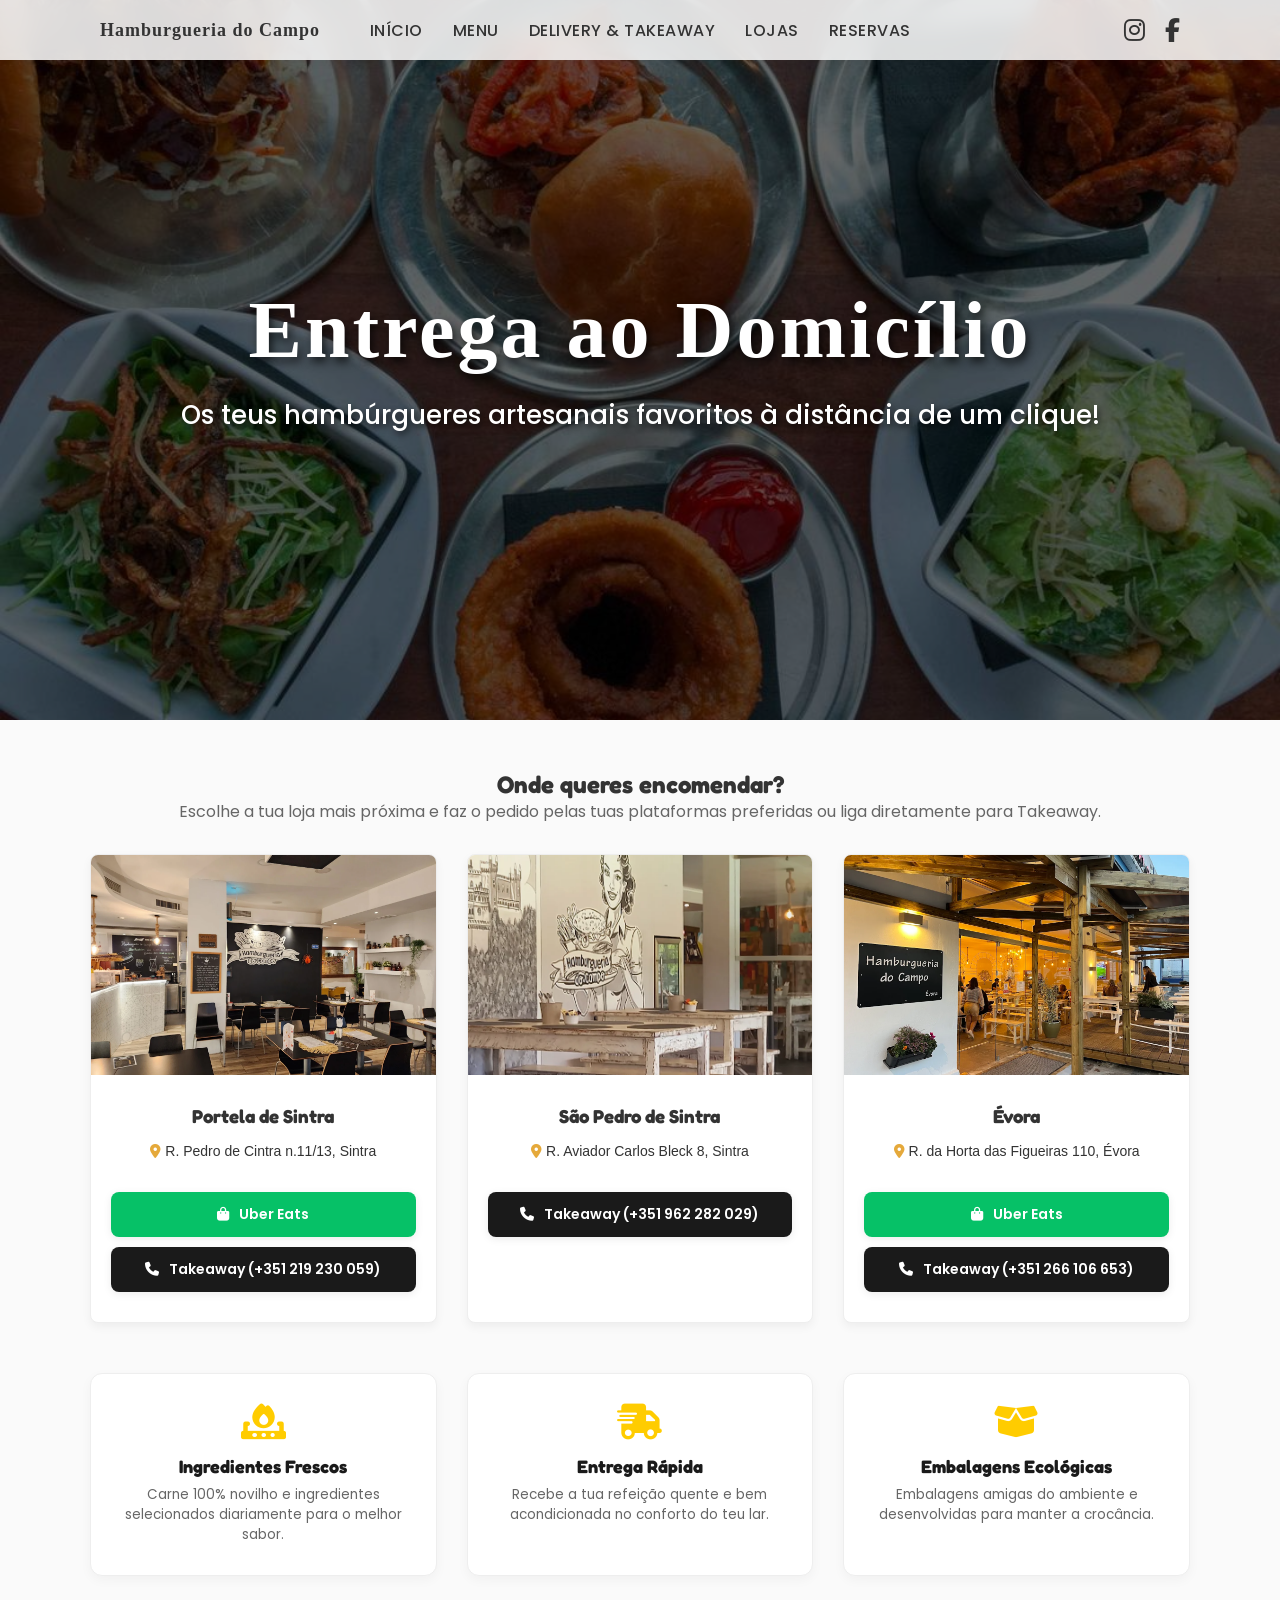
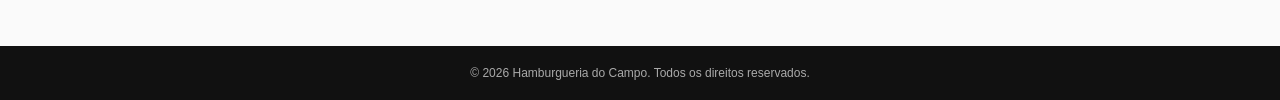
==== delivery.html @ 6e3f9113 "pagina delivery" ====
<!DOCTYPE html>
<html lang="pt">

<head>
    <meta charset="UTF-8">
    <meta name="viewport" content="width=device-width, initial-scale=1.0">
    <title>Delivery & Encomendas - Hamburgueria do Campo</title>

    <!-- Favicon / Logótipo -->
    <link rel="icon" type="image/jpeg" href="fotos/logo.jpg">

    <!-- CSS Mobile e Desktop -->
    <link rel="stylesheet" href="mobile.css" media="screen and (max-width: 768px)">
    <link rel="stylesheet" href="desktop.css" media="screen and (min-width: 769px)">

    <!-- Fontes e Ícones -->
    <link href="https://fonts.googleapis.com/css2?family=Chewy&family=Fredoka+One&family=Titan+One&display=swap"
        rel="stylesheet">
    <link href="https://fonts.googleapis.com/css2?family=Poppins:wght@400;500;600;700&display=swap" rel="stylesheet">
    <link rel="stylesheet" href="https://cdnjs.cloudflare.com/ajax/libs/font-awesome/6.4.0/css/all.min.css">
</head>

<body>

    <header class="navbar">
        <div class="logo">
            <h1><a href="index.html">Hamburgueria do Campo</a></h1>
        </div>
        <nav>
            <ul class="nav-links">
                <li><a href="index.html">Início</a></li>
                <li><a href="index.html#menu">Menu</a></li>
                <li><a href="delivery.html">Delivery & Takeaway</a></li>
                <li><a href="lojas.html">Lojas</a></li>
                <li><a href="index.html#reservas">Reservas</a></li>
            </ul>
        </nav>
        <div class="social-links">
            <a href="https://www.instagram.com/hamburgueria.docampo/" target="_blank" aria-label="Instagram">
                <i class="fa-brands fa-instagram"></i>
            </a>
            <a href="https://www.facebook.com/Portela.de.Sintra2022/?locale=pt_PT" target="_blank"
                aria-label="Facebook">
                <i class="fa-brands fa-facebook-f"></i>
            </a>
        </div>
    </header>

    <main>
        <!-- Hero Section com Slider -->
        <section id="hero" class="hero hero-lojas">
            <div class="hero-bg slide active" style="background-image: url('fotos/6pratos_fundo.jpeg');"></div>
            <div class="hero-bg slide" style="background-image: url('fotos/foto_sintra.jpeg');"></div>
            <div class="hero-bg slide" style="background-image: url('fotos/foto_evora.jpeg');"></div>

            <div class="hero-content">
                <h2>Entrega ao Domicílio</h2>
                <p>Os teus hambúrgueres artesanais favoritos à distância de um clique!</p>
            </div>
        </section>

        <!-- Secção de Plataformas por Loja -->
        <section class="lojas-section">
            <h2>Onde queres encomendar?</h2>
            <p style="margin-bottom: 25px; color: #666; font-family: 'Poppins', sans-serif;">Escolhe a tua loja mais
                próxima e faz o pedido pelas tuas plataformas preferidas ou liga diretamente para Takeaway.</p>

            <div class="lojas-grid">
                <!-- Loja 1: Portela de Sintra -->
                <div class="categoria-card">
                    <img src="fotos/foto_portela.jpeg" alt="Hamburgueria do Campo - Portela de Sintra" class="loja-img">
                    <div class="loja-info">
                        <h3>Portela de Sintra</h3>
                        <p style="margin-bottom: 15px;"><i class="fa-solid fa-location-dot" style="color: #E5A93B;"></i>
                            R. Pedro de Cintra n.11/13, Sintra</p>

                        <div class="delivery-btn-group">
                            <a href="https://www.ubereats.com/pt/store/hamburgueria-do-campo-portela-de-sintra/bB1AwB-MTIyEBAqzNUSHmA?srsltid=AfmBOopCD7qiyghsATR9Zv7jrGJJgKOyk2OOXq67D_ASVG1xNcEPWi_T"
                                target="_blank" class="btn-delivery btn-ubereats">
                                <i class="fa-solid fa-bag-shopping"></i> Uber Eats
                            </a>
                            <a href="tel:+351219230059" class="btn-delivery btn-takeaway">
                                <i class="fa-solid fa-phone"></i> Takeaway (+351 219 230 059)
                            </a>
                        </div>
                    </div>
                </div>

                <!-- Loja 2: São Pedro de Sintra -->
                <div class="categoria-card">
                    <img src="fotos/foto_sintra.jpeg" alt="Hamburgueria do Campo - São Pedro de Sintra"
                        class="loja-img">
                    <div class="loja-info">
                        <h3>São Pedro de Sintra</h3>
                        <p style="margin-bottom: 15px;"><i class="fa-solid fa-location-dot" style="color: #E5A93B;"></i>
                            R. Aviador Carlos Bleck 8, Sintra</p>

                        <div class="delivery-btn-group">
                            <a href="tel:+351962282029" class="btn-delivery btn-takeaway">
                                <i class="fa-solid fa-phone"></i> Takeaway (+351 962 282 029)
                            </a>
                        </div>
                    </div>
                </div>

                <!-- Loja 3: Évora -->
                <div class="categoria-card">
                    <img src="fotos/foto_evora.jpeg" alt="Hamburgueria do Campo - Évora" class="loja-img">
                    <div class="loja-info">
                        <h3>Évora</h3>
                        <p style="margin-bottom: 15px;"><i class="fa-solid fa-location-dot" style="color: #E5A93B;"></i>
                            R. da Horta das Figueiras 110, Évora</p>

                        <div class="delivery-btn-group">
                            <a href="https://www.ubereats.com/pt/store/hamburgueria-do-campo-evora/VFdEtLSDUSOsjsYKXBwNRQ?srsltid=AfmBOoqNvk9jHeVF0KWCkvpVdH6qfAR1sJx-z6vZvQYL28StPp22Oqyx"
                                target="_blank" class="btn-delivery btn-ubereats">
                                <i class="fa-solid fa-bag-shopping"></i> Uber Eats
                            </a>
                            <a href="tel:+351266106653" class="btn-delivery btn-takeaway">
                                <i class="fa-solid fa-phone"></i> Takeaway (+351 266 106 653)
                            </a>
                        </div>
                    </div>
                </div>
            </div>

            <!-- Vantagens do Delivery -->
            <div class="delivery-vantagens">
                <div class="vantagem-card">
                    <i class="fa-solid fa-fire-burner"></i>
                    <h4>Ingredientes Frescos</h4>
                    <p>Carne 100% novilho e ingredientes selecionados diariamente para o melhor sabor.</p>
                </div>
                <div class="vantagem-card">
                    <i class="fa-solid fa-truck-fast"></i>
                    <h4>Entrega Rápida</h4>
                    <p>Recebe a tua refeição quente e bem acondicionada no conforto do teu lar.</p>
                </div>
                <div class="vantagem-card">
                    <i class="fa-solid fa-box-open"></i>
                    <h4>Embalagens Ecológicas</h4>
                    <p>Embalagens amigas do ambiente e desenvolvidas para manter a crocância.</p>
                </div>
            </div>
        </section>
    </main>

    <footer>
        <p>&copy; 2026 Hamburgueria do Campo. Todos os direitos reservados.</p>
    </footer>

    <script src="lojas.js"></script>
</body>

</html>
---- mobile.css ----
/* ==========================================
   Hamburgueria do Campo - Estilos Mobile
   (Aplicado em ecrãs com largura <= 768px)
   ========================================== */

/* Resets básicos e tipografia para mobile */
* {
    margin: 0;
    padding: 0;
    box-sizing: border-box;
}

html {
    scroll-behavior: smooth;
}

body {
    font-family: 'Poppins', -apple-system, BlinkMacSystemFont, Arial, sans-serif;
    color: #333;
    background-color: #f9f9f9;
    overflow-x: hidden;
    -webkit-tap-highlight-color: transparent;
}

/* --- BARRA DE NAVEGAÇÃO RESPONSIVA --- */
.navbar {
    position: fixed;
    top: 0;
    left: 0;
    width: 100%;
    z-index: 1000;

    display: flex;
    flex-wrap: wrap;
    justify-content: space-between;
    align-items: center;
    padding: 10px 16px;
    gap: 8px 0;

    background-color: rgba(255, 255, 255, 0.94);
    backdrop-filter: blur(12px);
    -webkit-backdrop-filter: blur(12px);
    box-shadow: 0 4px 15px rgba(0, 0, 0, 0.07);
    border-bottom: 1px solid rgba(0, 0, 0, 0.05);
    transition: all 0.3s ease;
}

.logo {
    order: 1;
    display: flex;
    align-items: center;
}

.logo h1 {
    font-family: 'Chewy', cursive;
    font-size: 20px;
    letter-spacing: 0.5px;
    color: #1a1a1a;
    margin: 0;
    line-height: 1.2;
}

.logo h1 a {
    color: #1a1a1a;
    text-decoration: none;
    transition: color 0.3s ease;
}

.logo h1 a:hover {
    color: #d4a000;
}

/* Ícones Sociais alinhados à direita */
.social-links {
    order: 2;
    display: flex;
    align-items: center;
    gap: 10px;
    margin-left: auto;
}

.social-links a {
    color: #333;
    font-size: 18px;
    width: 36px;
    height: 36px;
    border-radius: 50%;
    background-color: rgba(0, 0, 0, 0.04);
    text-decoration: none;
    transition: all 0.25s ease;
    display: inline-flex;
    align-items: center;
    justify-content: center;
}

.social-links a:hover,
.social-links a:active {
    color: #111;
    background-color: #ffcc00;
    transform: scale(1.1);
}

/* Navegação centralizada no mobile */
.navbar nav {
    order: 3;
    width: 100%;
    position: static;
    transform: none;
    left: auto;
    display: flex;
    justify-content: center;
    padding-top: 8px;
    margin-top: 2px;
    border-top: 1px solid rgba(0, 0, 0, 0.06);
}

.nav-links {
    list-style: none;
    display: flex;
    align-items: center;
    justify-content: center;
    gap: 20px;
    width: 100%;
}

.nav-links a {
    font-family: 'Poppins', sans-serif;
    color: #444;
    text-decoration: none;
    font-size: 12.5px;
    font-weight: 600;
    text-transform: uppercase;
    letter-spacing: 0.5px;
    padding: 4px 4px;
    position: relative;
    transition: color 0.3s ease;
}

.nav-links a::after {
    content: '';
    position: absolute;
    width: 0;
    height: 2.5px;
    bottom: -2px;
    left: 50%;
    transform: translateX(-50%);
    background-color: #ffcc00;
    border-radius: 2px;
    transition: width 0.3s ease;
}

.nav-links a:hover::after,
.nav-links a:active::after {
    width: 80%;
}

.nav-links a:hover,
.nav-links a:active {
    color: #111;
}

/* --- HERO SECTION SLIDER --- */
.hero {
    position: relative;
    padding: 100px 20px 40px 20px;
    text-align: center;
    color: #fff;
    overflow: hidden;
    min-height: 85vh;
    min-height: 85dvh;
    display: flex;
    align-items: center;
    justify-content: center;
}

.hero.hero-lojas {
    min-height: 60vh;
    min-height: 60dvh;
    padding-top: 100px;
}

.hero-bg {
    position: absolute;
    top: 0;
    left: 0;
    width: 100%;
    height: 100%;
    background-size: cover;
    background-position: center;
    opacity: 0;
    transition: opacity 1.2s ease-in-out;
    z-index: 1;
}

.hero-bg.active {
    opacity: 1;
}

.hero::before {
    content: '';
    position: absolute;
    top: 0;
    left: 0;
    width: 100%;
    height: 100%;
    background: linear-gradient(180deg, rgba(0, 0, 0, 0.45) 0%, rgba(0, 0, 0, 0.65) 100%);
    z-index: 2;
}

.hero-content {
    position: relative;
    z-index: 3;
    max-width: 90%;
    margin: 0 auto;
    text-align: center;
}

/* --- TRANSIÇÃO DO TEXTO DO SLIDER --- */
.hero-text {
    position: absolute;
    /* Faz com que os textos fiquem sobrepostos no centro do ecrã */
    opacity: 0;
    visibility: hidden;
    /* Evita que o utilizador clique num botão invisível */
    transition: opacity 1s ease-in-out, transform 1s ease-in-out;
    /* Um pequeno toque de design: o texto vem ligeiramente de baixo para cima ao aparecer */
    transform: translateY(20px);
}

/* O texto ativo ganha opacidade e volta à posição original */
.hero-text.active {
    opacity: 1;
    visibility: visible;
    transform: translateY(0);
}

.hero-content h2 {
    font-family: 'Chewy', cursive;
    font-size: 44px;
    line-height: 1.15;
    letter-spacing: 1px;
    margin-bottom: 14px;
    text-shadow: 2px 4px 10px rgba(0, 0, 0, 0.7);
}

.hero-content p {
    font-family: 'Poppins', sans-serif;
    font-size: 16px;
    line-height: 1.45;
    margin-bottom: 22px;
    font-weight: 500;
    text-shadow: 1px 2px 6px rgba(0, 0, 0, 0.7);
}

.btn-primary {
    display: inline-block;
    padding: 13px 26px;
    background-color: #ffcc00;
    color: #111;
    text-decoration: none;
    font-family: 'Poppins', sans-serif;
    font-weight: 700;
    font-size: 14px;
    border-radius: 30px;
    box-shadow: 0 4px 15px rgba(255, 204, 0, 0.35);
    transition: all 0.25s ease;
}

.btn-primary:active,
.btn-primary:hover {
    background-color: #ffffff;
    color: #111;
    transform: translateY(-2px);
    box-shadow: 0 6px 20px rgba(255, 255, 255, 0.3);
}

/* --- SECÇÃO DE CATEGORIAS DO MENU --- */
.menu-categorias {
    display: flex;
    flex-direction: column;
    padding: 35px 18px;
    gap: 16px;
    max-width: 600px;
    margin: 0 auto;
}

.categoria-card {
    position: relative;
    background-color: #ffffff;
    border: 1px solid rgba(0, 0, 0, 0.05);
    border-radius: 16px;
    box-shadow: 0 6px 18px rgba(0, 0, 0, 0.04);
    overflow: hidden;
    transition: transform 0.25s ease, box-shadow 0.25s ease;
    display: flex;
    flex-direction: column;
}

.categoria-card::before {
    content: '';
    position: absolute;
    top: 0;
    left: 0;
    width: 100%;
    height: 4px;
    background: linear-gradient(90deg, #ffcc00, #e6b800);
    z-index: 2;
}

.categoria-card:active,
.categoria-card:hover {
    transform: translateY(-3px);
    box-shadow: 0 10px 24px rgba(0, 0, 0, 0.08);
}

.categoria-card h3 {
    font-family: 'Fredoka One', cursive;
    font-size: 22px;
    color: #1a1a1a;
    margin-bottom: 6px;
}

.categoria-card p {
    font-family: 'Poppins', sans-serif;
    font-size: 14px;
    color: #666;
    font-weight: 500;
}

/* --- SECÇÃO DAS LOJAS --- */
.lojas-section {
    padding: 35px 18px 45px 18px;
    text-align: center;
    max-width: 600px;
    margin: 0 auto;
}

.lojas-section h2 {
    font-family: 'Fredoka One', cursive;
    font-size: 26px;
    color: #1a1a1a;
    margin-bottom: 20px;
    position: relative;
    display: inline-block;
}

.lojas-section h2::after {
    content: '';
    display: block;
    width: 45px;
    height: 4px;
    background: #ffcc00;
    margin: 8px auto 0;
    border-radius: 2px;
}

.lojas-grid {
    display: flex;
    flex-direction: column;
    gap: 24px;
    margin-top: 25px;
}

/* Regras para imagem e conteúdo dos cartões das lojas em mobile */
.loja-img {
    width: 100%;
    height: 190px;
    object-fit: cover;
}

.loja-info {
    padding: 20px 18px 24px 18px;
    display: flex;
    flex-direction: column;
    flex-grow: 1;
    text-align: center;
}

.loja-info h3 {
    font-family: 'Fredoka One', cursive;
    font-size: 20px;
    color: #1a1a1a;
    margin-bottom: 6px;
    line-height: 1.3;
}

.loja-info p {
    font-family: 'Poppins', sans-serif;
    font-size: 14px;
    color: #666;
    margin-bottom: 18px;
}

.loja-info .btn-primary {
    width: 100%;
    margin-top: auto;
    padding: 13px;
    font-size: 14px;
    border-radius: 12px;
    border: none;
    cursor: pointer;
    box-shadow: 0 4px 12px rgba(255, 204, 0, 0.3);
}

/* --- ESTILOS DO MODAL (POP-UP) PARA MOBILE --- */

.modal {
    display: none;
    position: fixed;
    z-index: 1100;
    left: 0;
    top: 0;
    width: 100%;
    height: 100%;
    background-color: rgba(0, 0, 0, 0.75);
    backdrop-filter: blur(4px);
    -webkit-backdrop-filter: blur(4px);
    align-items: center;
    justify-content: center;
    opacity: 0;
    transition: opacity 0.3s ease;
    padding: 16px;
}

.modal.mostrar {
    display: flex;
    opacity: 1;
}

.modal-content {
    background-color: #fff;
    padding: 28px 20px 24px 20px;
    border-radius: 18px;
    max-width: 480px;
    width: 100%;
    position: relative;
    text-align: center;
    box-shadow: 0 12px 35px rgba(0, 0, 0, 0.25);
    transform: translateY(-20px);
    transition: transform 0.3s ease;
    max-height: 90vh;
    overflow-y: auto;
}

.modal.mostrar .modal-content {
    transform: translateY(0);
}

.fechar-modal {
    position: absolute;
    top: 12px;
    right: 14px;
    font-size: 26px;
    font-weight: bold;
    color: #888;
    cursor: pointer;
    width: 34px;
    height: 34px;
    line-height: 34px;
    text-align: center;
    border-radius: 50%;
    background-color: rgba(0, 0, 0, 0.05);
    transition: all 0.2s ease;
}

.fechar-modal:active,
.fechar-modal:hover {
    color: #111;
    background-color: rgba(0, 0, 0, 0.1);
}

.modal-titulo {
    font-family: 'Poppins', sans-serif;
    font-size: 19px;
    font-weight: 600;
    color: #1a1a1a;
    margin-bottom: 20px;
    padding-bottom: 12px;
    border-bottom: 1px solid #eee;
    line-height: 1.3;
}

.modal-detalhes {
    text-align: left;
    display: flex;
    flex-direction: column;
    gap: 16px;
    margin-bottom: 24px;
}

.detalhe-item {
    display: flex;
    align-items: flex-start;
    gap: 12px;
}

.detalhe-item i {
    font-size: 20px;
    color: #E5A93B;
    min-width: 24px;
    margin-top: 2px;
    text-align: center;
}

.detalhe-item p {
    margin: 0;
    color: #444;
    font-family: 'Poppins', sans-serif;
    font-size: 14px;
    line-height: 1.45;
}

.detalhe-item a {
    color: #1a1a1a;
    text-decoration: underline;
    text-decoration-color: #ffcc00;
    font-weight: 600;
    transition: color 0.2s ease;
}

.detalhe-item a:active,
.detalhe-item a:hover {
    color: #d4a000;
}

.modal-btn {
    display: flex;
    align-items: center;
    justify-content: center;
    gap: 10px;
    width: 100%;
    padding: 14px;
    border-radius: 12px;
    font-family: 'Poppins', sans-serif;
    font-size: 15px;
    font-weight: 700;
    text-transform: uppercase;
    background-color: #ffcc00;
    color: #111;
    text-decoration: none;
    border: none;
    box-shadow: 0 4px 15px rgba(255, 204, 0, 0.35);
    transition: all 0.2s ease;
}

.modal-btn:active,
.modal-btn:hover {
    background-color: #e6b800;
    transform: translateY(-1px);
}

/* Tipografia global de títulos */
h2,
h3 {
    font-family: 'Fredoka One', cursive;
}

/* --- FOOTER --- */
footer {
    background-color: #111;
    color: #aaa;
    text-align: center;
    padding: 20px;
    font-family: 'Poppins', sans-serif;
    font-size: 12px;
    display: flex;
    flex-direction: column;
    align-items: center;
    justify-content: center;
    gap: 8px;
    border-top: 3px solid #ffcc00;
}

footer p {
    color: #aaa;
    margin: 0;
    font-size: 12px;
}

.sociais {
    margin-top: 4px;
}

.sociais a {
    color: #ffcc00;
    text-decoration: none;
    font-weight: 600;
    font-size: 13px;
    padding: 6px 18px;
    border: 1px solid rgba(255, 204, 0, 0.4);
    border-radius: 20px;
    display: inline-block;
    transition: all 0.25s ease;
}

.sociais a:active,
.sociais a:hover {
    background-color: #ffcc00;
    color: #111;
    transform: scale(1.05);
}

/* Delivery em Mobile */
.delivery-vantagens {
    display: flex;
    flex-direction: column;
    gap: 16px;
    margin: 35px auto 10px auto;
    padding: 0 18px;
}
---- desktop.css ----
/* Resets básicos e tipografia */
* {
    margin: 0;
    padding: 0;
    box-sizing: border-box;
}

html {
    scroll-behavior: smooth;
}

body {
    font-family: Arial, sans-serif;
    color: #333;
    background-color: #fafafa;
}

.navbar {
    position: fixed;
    top: 0;
    left: 0;
    width: 100%;
    z-index: 1000;

    display: flex;
    justify-content: space-between;
    align-items: center;
    padding: 18px 100px;

    background-color: rgba(255, 255, 255, 0.85);
    backdrop-filter: blur(10px);
    -webkit-backdrop-filter: blur(10px);
    box-shadow: 0 2px 10px rgba(0, 0, 0, 0.05);
}

.logo {
    display: flex;
    align-items: center;
    white-space: nowrap;
}

/* Menu de navegação perfeitamente centrado no ecrã */
.navbar nav {
    position: absolute;
    left: 50%;
    transform: translateX(-50%);
}

/* O texto do logótipo/título passa a escuro para contrastar com o fundo claro */
.navbar h1 {
    color: #333;
    font-size: 18px;
    margin: 0;
}

.nav-links {
    list-style: none;
    display: flex;
    align-items: center;
    gap: 30px;
}

/* 1. Prepara o link para receber a animação */
.nav-links a {
    font-family: 'Poppins', sans-serif;
    font-weight: 500;
    /* Define a grossura da letra */
    letter-spacing: 0.5px;
    /* Dá um ligeiro respiro entre as letras */
    color: #333;
    text-decoration: none;
    font-size: 16px;
    text-transform: uppercase;
    position: relative;
    /* Essencial para a linha saber onde se posicionar */
    transition: color 0.3s;
}

/* 2. Cria a linha invisível (largura 0) posicionada debaixo do texto */
.nav-links a::after {
    content: '';
    position: absolute;
    width: 0;
    height: 2px;
    /* Espessura da linha */
    bottom: -5px;
    /* Distância da linha em relação ao texto */
    left: -5px;
    background-color: #e6b800;
    /* Cor da linha (podes mudar para o amarelo #ffcc00 se preferires) */
    transition: width 0.4s ease;
    /* Faz a linha crescer suavemente durante 0.3 segundos */
}

/* 3. Quando o rato passa, a linha cresce para 100% da largura da palavra */
.nav-links a:hover::after {
    /* Como a linha começou 5px antes (left: -5px), 
       somamos 10px ao total para passar 5px do lado direito também */
    width: calc(100% + 10px);
}

/* Opcional: mudar ligeiramente a cor do texto ao passar o rato */
.nav-links a:hover {
    color: #000;
}

/* Ícones Sociais alinhados à direita */
.social-links {
    display: flex;
    align-items: center;
    gap: 20px;
}

.social-links a {
    color: #333;
    font-size: 24px;
    text-decoration: none;
    transition: color 0.3s, transform 0.2s;
    display: inline-flex;
    align-items: center;
    justify-content: center;
}

.social-links a:hover {
    color: #e6b800;
    transform: scale(1.2);
}

/* Hero Section */
/* --- HERO SECTION SLIDER --- */
.hero {
    position: relative;
    /* Podes ajustar o padding conforme seja mobile ou desktop */
    padding: 100px 20px;
    text-align: center;
    color: #fff;
    /* O texto passa a ser branco para contrastar */
    overflow: hidden;
    min-height: 100vh;
    /* Garante uma altura mínima */
    display: flex;
    align-items: center;
    justify-content: center;
}

.hero.hero-lojas {
    min-height: 80vh;
    padding-top: 100px;
}

/* As divs com as imagens de fundo */
.hero-bg {
    position: absolute;
    top: 0;
    left: 0;
    width: 100%;
    height: 100%;
    background-size: cover;
    background-position: center;
    opacity: 0;
    /* Começam invisíveis */
    transition: opacity 1s ease-in-out;
    /* Efeito de fade suave de 1 segundo */
    z-index: 1;
}

/* Apenas a imagem ativa fica visível */
.hero-bg.active {
    opacity: 1;
}

/* Sobreposição escura para o texto ser sempre legível */
.hero::before {
    content: '';
    position: absolute;
    top: 0;
    left: 0;
    width: 100%;
    height: 100%;
    background: rgba(0, 0, 0, 0.6);
    /* Preto com 60% de opacidade */
    z-index: 2;
}

/* O texto tem de ficar acima da sobreposição */
.hero-content {
    position: relative;
    z-index: 3;
}

/* --- ESTILO DO TÍTULO E SUBTÍTULO SOBRE IMAGENS (HERO CONTENT) --- */

.hero-content {
    text-align: center;
    color: #fff;
    /* Garante que o texto é branco para contrastar com a foto */
    position: relative;
    z-index: 3;
    /* Se precisares de afastar o texto do topo (por causa da navbar), podes usar: */
    /* padding-top: 80px; */
}

/* --- TRANSIÇÃO DO TEXTO DO SLIDER --- */
.hero-text {
    position: absolute;
    /* Faz com que os textos fiquem sobrepostos no centro do ecrã */
    opacity: 0;
    visibility: hidden;
    /* Evita que o utilizador clique num botão invisível */
    transition: opacity 1s ease-in-out, transform 1s ease-in-out;
    /* Um pequeno toque de design: o texto vem ligeiramente de baixo para cima ao aparecer */
    transform: translateY(20px);
}

/* O texto ativo ganha opacidade e volta à posição original */
.hero-text.active {
    opacity: 1;
    visibility: visible;
    transform: translateY(0);
}

.hero-content h2 {
    font-family: 'Chewy', cursive;
    font-size: 80px;
    /* Escala gigante para dar impacto */
    letter-spacing: 3px;
    margin-bottom: 20px;
    /* Sombra escura e difusa para o texto não se perder no fundo */
    text-shadow: 3px 5px 10px rgba(0, 0, 0, 0.7);
}

.hero-content p {
    font-family: 'Poppins', sans-serif;
    font-size: 26px;
    /* Subtítulo bem legível */
    font-weight: 500;
    text-shadow: 2px 3px 6px rgba(0, 0, 0, 0.7);
}

/* Ajustes no botão para combinar com o fundo escuro */
.hero .btn-primary {
    background-color: #ffcc00;
    /* Botão amarelo */
    color: #111;
    /* Texto do botão escuro */
}

.hero .btn-primary:hover {
    background-color: #fff;
}

.btn-primary {
    display: inline-block;
    margin-top: 30px;
    padding: 15px 30px;
    background-color: #ffcc00;
    color: #111;
    text-decoration: none;
    font-size: 18px;
    font-weight: bold;
    border-radius: 4px;
    transition: background-color 0.3s;
}

.btn-primary:hover {
    background-color: #e6b800;
}

/* Categorias de Menu em Grelha Horizontal */
.menu-categorias {
    display: grid;
    grid-template-columns: repeat(3, 1fr);
    gap: 30px;
    padding: 50px;
    max-width: 1200px;
    margin: 0 auto;
}

.categoria-card {
    background-color: #fff;
    text-align: center;
    border: 1px solid #eee;
    border-radius: 8px;
    box-shadow: 0 4px 10px rgba(0, 0, 0, 0.05);
    transition: transform 0.3s;

    /* NOVAS REGRAS */
    overflow: hidden;
    /* Fundamental: impede que as pontas quadradas da imagem saiam fora dos cantos arredondados do cartão */
    display: flex;
    flex-direction: column;
    /* Garante que a imagem fica em cima e o texto em baixo */
}

/* Regras para a nova imagem */
.loja-img {
    width: 100%;
    height: 220px;
    /* Podes ajustar a altura como preferires */
    object-fit: cover;
    /* Faz com que a foto preencha o espaço sem ser achatada ou esticada */
}

/* Regras para a área do texto */
.loja-info {
    padding: 30px 20px;
    /* Movemos o padding que estava no cartão principal para aqui */
    display: flex;
    flex-direction: column;
    flex-grow: 1;
    /* Faz a área de texto esticar para que os botões fiquem todos alinhados no fundo */
}

.loja-info h3 {
    margin-bottom: 15px;
}

.loja-info p {
    margin-bottom: 12px;
    line-height: 1.4;
    font-size: 14px;
}

.loja-info .btn-primary {
    margin-top: auto;
    /* Empurra sempre o botão para a base do cartão */
}

.categoria-card:hover {
    transform: translateY(-5px);
}

/* Lojas em Grelha Horizontal */
.lojas-section {
    padding: 50px;
    text-align: center;
    max-width: 1200px;
    margin: 0 auto;
}

.lojas-grid {
    display: grid;
    grid-template-columns: repeat(3, 1fr);
    gap: 30px;
    margin-top: 30px;
}

/* Testar com a Chewy */
.logo h1 {
    font-family: 'Chewy', cursive;
    font-size: 18px;
    letter-spacing: 1px;
    color: #333;
}

.logo h1 a {
    color: inherit;
    text-decoration: none;
}

/* Testar com a Fredoka para os títulos das secções */
h2,
h3 {
    font-family: 'Fredoka One', cursive;
}

/* --- ESTILOS DO MODAL (POP-UP) --- */

/* O fundo escuro que cobre o ecrã */
.modal {
    display: none;
    /* Escondido por defeito */
    position: fixed;
    z-index: 1000;
    /* Garante que fica por cima de navbars e hero sections */
    left: 0;
    top: 0;
    width: 100%;
    height: 100%;
    background-color: rgba(0, 0, 0, 0.7);
    align-items: center;
    /* Centra a caixa verticalmente */
    justify-content: center;
    /* Centra a caixa horizontalmente */
    opacity: 0;
    transition: opacity 0.3s ease;
}

/* Quando adicionamos a classe 'mostrar' via JavaScript */
.modal.mostrar {
    display: flex;
    opacity: 1;
}

/* A caixa branca com a informação */
.modal-content {
    background-color: #fff;
    padding: 40px;
    border-radius: 12px;
    max-width: 500px;
    width: 90%;
    position: relative;
    text-align: center;
    box-shadow: 0 10px 30px rgba(0, 0, 0, 0.2);
    /* Um pequeno efeito da caixa a deslizar de cima para baixo */
    transform: translateY(-20px);
    transition: transform 0.3s ease;
}

.modal.mostrar .modal-content {
    transform: translateY(0);
}

/* O botão X para fechar */
.fechar-modal {
    position: absolute;
    top: 15px;
    right: 20px;
    font-size: 28px;
    font-weight: bold;
    color: #999;
    cursor: pointer;
    line-height: 1;
    transition: color 0.3s;
}

.fechar-modal:hover {
    color: #111;
    /* Ou podes usar o amarelo da marca #E5A93B */
}

/* --- ESTILOS DO CONTEÚDO DO MODAL --- */

/* Título com uma linha separadora por baixo */
.modal-titulo {
    font-family: 'Poppins', sans-serif;
    font-size: 24px;
    color: #1A1A1A;
    margin-bottom: 25px;
    padding-bottom: 15px;
    border-bottom: 1px solid #eee;
}

/* Contentor dos detalhes alinhado à esquerda para leitura mais rápida */
.modal-detalhes {
    text-align: left;
    display: flex;
    flex-direction: column;
    gap: 20px;
    /* Espaço entre morada, telefone e horário */
    margin-bottom: 30px;
}

/* Alinhamento perfeito entre o ícone e o texto */
.detalhe-item {
    display: flex;
    align-items: center;
    /* Centra o ícone verticalmente em relação ao texto */
    gap: 15px;
}

/* Estilo dos ícones */
.detalhe-item i {
    font-size: 22px;
    color: #E5A93B;
    /* O amarelo mostarda da marca para dar contraste */
    min-width: 25px;
    /* Garante que os ícones ocupam a mesma largura e o texto fica todo alinhado */
    text-align: center;
}

/* Removemos margens extra e estilizamos o texto e os links */
.detalhe-item p {
    margin: 0;
    color: #555;
    font-size: 15px;
    line-height: 1.5;
}

.detalhe-item a {
    color: #333;
    text-decoration: none;
    font-weight: 500;
    transition: color 0.3s;
}

.detalhe-item a:hover {
    color: #E5A93B;
}

/* Botão mais largo para ser fácil de clicar no telemóvel */
.modal-btn {
    display: flex;
    align-items: center;
    justify-content: center;
    gap: 10px;
    width: 100%;
    /* Ocupa a largura toda do modal */
    padding: 15px;
    border-radius: 8px;
    font-size: 16px;
    text-transform: uppercase;
}

footer {
    background-color: #111;
    color: #aaa;
    text-align: center;
    padding: 20px;
    display: flex;
    flex-direction: column;
    justify-content: center;
    align-items: center;
    gap: 8px;
}

footer p {
    font-size: 12px;
    color: #aaa;
    margin: 0;
}

/* --- PLATAFORMAS DE DELIVERY --- */
.delivery-btn-group {
    display: flex;
    flex-direction: column;
    gap: 10px;
    margin-top: 15px;
    width: 100%;
}

.btn-delivery {
    display: flex;
    align-items: center;
    justify-content: center;
    gap: 10px;
    width: 100%;
    padding: 12px 16px;
    border-radius: 8px;
    font-family: 'Poppins', sans-serif;
    font-size: 14px;
    font-weight: 600;
    text-decoration: none;
    transition: all 0.25s ease;
    box-shadow: 0 2px 8px rgba(0, 0, 0, 0.08);
}

.btn-ubereats {
    background-color: #06C167;
    color: #ffffff;
}

.btn-ubereats:hover {
    background-color: #05a055;
    color: #ffffff;
    transform: translateY(-2px);
}

.btn-glovo {
    background-color: #FFC244;
    color: #000000;
}

.btn-glovo:hover {
    background-color: #e6af3d;
    color: #000000;
    transform: translateY(-2px);
}

.btn-bolt {
    background-color: #34E883;
    color: #111111;
}

.btn-bolt:hover {
    background-color: #2bc870;
    color: #111111;
    transform: translateY(-2px);
}

.btn-takeaway {
    background-color: #1a1a1a;
    color: #ffffff;
}

.btn-takeaway:hover {
    background-color: #333333;
    color: #ffffff;
    transform: translateY(-2px);
}

/* Vantagens Delivery */
.delivery-vantagens {
    display: grid;
    grid-template-columns: repeat(3, 1fr);
    gap: 30px;
    margin: 50px auto 20px auto;
    max-width: 1100px;
}

.vantagem-card {
    background: #ffffff;
    padding: 30px 20px;
    border-radius: 12px;
    text-align: center;
    border: 1px solid #eee;
    box-shadow: 0 4px 12px rgba(0,0,0,0.04);
}

.vantagem-card i {
    font-size: 36px;
    color: #ffcc00;
    margin-bottom: 15px;
}

.vantagem-card h4 {
    font-family: 'Fredoka One', cursive;
    font-size: 18px;
    color: #1a1a1a;
    margin-bottom: 8px;
}

.vantagem-card p {
    font-family: 'Poppins', sans-serif;
    font-size: 13.5px;
    color: #666;
    line-height: 1.5;
}

/* Ajuste de padding em monitores mais pequenos/médios */
@media (max-width: 980px) {
    .navbar {
        padding: 18px 40px;
    }
}
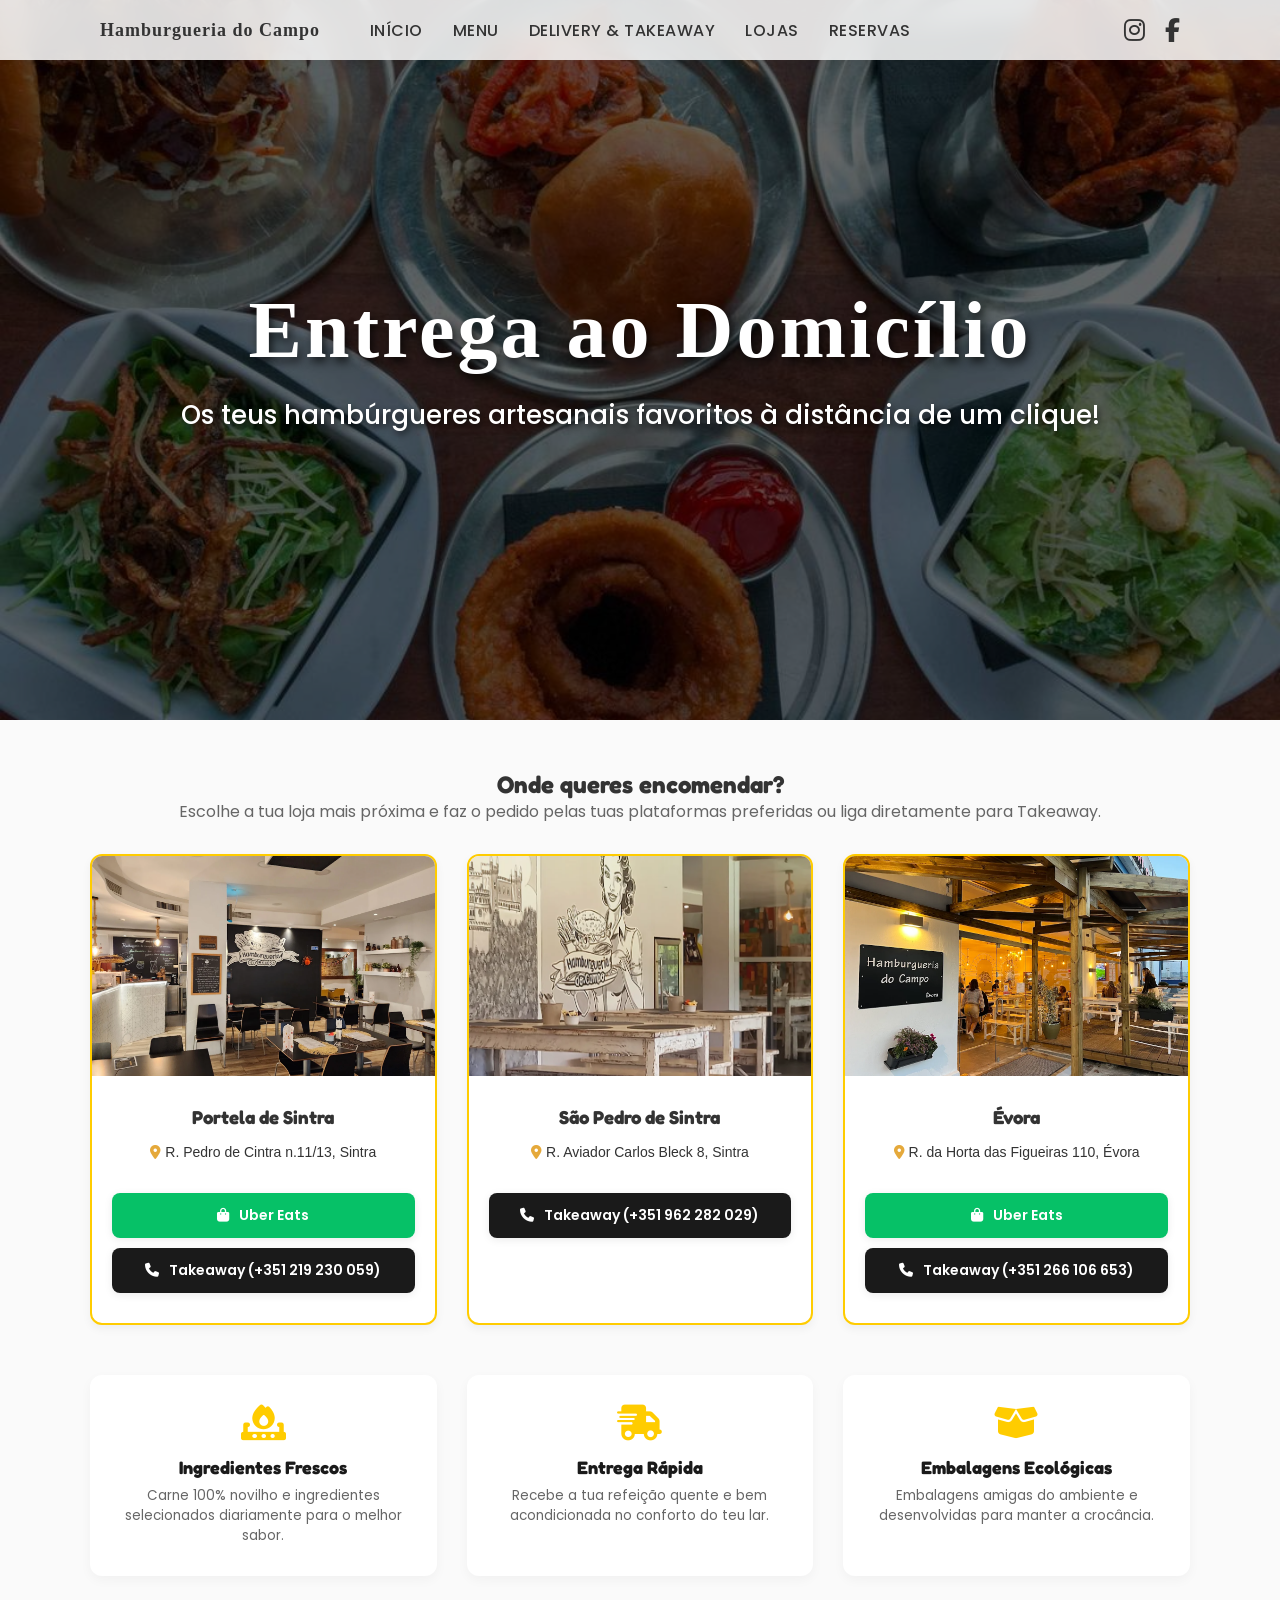
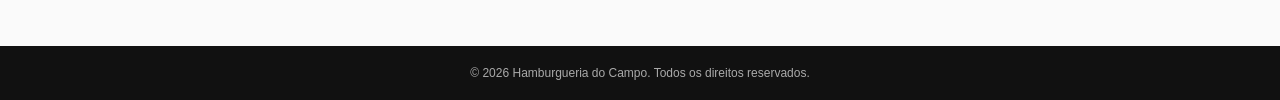
==== commit c9b0db2d: "pagina delivery done" ====
--- a/delivery.html
+++ b/delivery.html
@@ -26,6 +26,9 @@
         <div class="logo">
             <h1><a href="index.html">Hamburgueria do Campo</a></h1>
         </div>
+        <button class="menu-toggle" id="menu-toggle" aria-label="Abrir Menu">
+            <i class="fa-solid fa-bars"></i>
+        </button>
         <nav>
             <ul class="nav-links">
                 <li><a href="index.html">Início</a></li>
--- a/mobile.css
+++ b/mobile.css
@@ -32,12 +32,11 @@
 
     display: flex;
     flex-wrap: wrap;
+    align-items: center;
     justify-content: space-between;
-    align-items: center;
-    padding: 10px 16px;
-    gap: 8px 0;
-
-    background-color: rgba(255, 255, 255, 0.94);
+    padding: 10px 12px;
+
+    background-color: rgba(255, 255, 255, 0.95);
     backdrop-filter: blur(12px);
     -webkit-backdrop-filter: blur(12px);
     box-shadow: 0 4px 15px rgba(0, 0, 0, 0.07);
@@ -49,15 +48,19 @@
     order: 1;
     display: flex;
     align-items: center;
+    flex-shrink: 1;
+    min-width: 0;
 }
 
 .logo h1 {
     font-family: 'Chewy', cursive;
-    font-size: 20px;
-    letter-spacing: 0.5px;
+    font-size: 17px;
+    letter-spacing: 0.3px;
     color: #1a1a1a;
     margin: 0;
-    line-height: 1.2;
+    white-space: nowrap;
+    overflow: hidden;
+    text-overflow: ellipsis;
 }
 
 .logo h1 a {
@@ -75,15 +78,17 @@
     order: 2;
     display: flex;
     align-items: center;
-    gap: 10px;
+    gap: 6px;
     margin-left: auto;
+    margin-right: 6px;
+    flex-shrink: 0;
 }
 
 .social-links a {
     color: #333;
-    font-size: 18px;
-    width: 36px;
-    height: 36px;
+    font-size: 15px;
+    width: 32px;
+    height: 32px;
     border-radius: 50%;
     background-color: rgba(0, 0, 0, 0.04);
     text-decoration: none;
@@ -97,66 +102,83 @@
 .social-links a:active {
     color: #111;
     background-color: #ffcc00;
-    transform: scale(1.1);
-}
-
-/* Navegação centralizada no mobile */
+    transform: scale(1.08);
+}
+
+/* Botão Hambúrguer em Mobile */
+.menu-toggle {
+    order: 3;
+    display: flex !important;
+    align-items: center;
+    justify-content: center;
+    background: none;
+    border: none;
+    font-size: 20px;
+    color: #1a1a1a;
+    cursor: pointer;
+    padding: 4px 6px;
+    flex-shrink: 0;
+    border-radius: 6px;
+    transition: all 0.2s ease;
+}
+
+.menu-toggle:active,
+.menu-toggle:hover {
+    color: #d4a000;
+    background-color: rgba(0, 0, 0, 0.04);
+}
+
+/* Navegação encolhida por defeito no mobile (expande abaixo numa nova linha apenas quando active) */
 .navbar nav {
-    order: 3;
+    order: 4;
+    flex-basis: 100%;
     width: 100%;
     position: static;
     transform: none;
     left: auto;
-    display: flex;
-    justify-content: center;
-    padding-top: 8px;
-    margin-top: 2px;
-    border-top: 1px solid rgba(0, 0, 0, 0.06);
+    display: none;
+    flex-direction: column;
+    align-items: center;
+    padding: 10px 0 4px 0;
+    margin-top: 6px;
+    border-top: 1px solid rgba(0, 0, 0, 0.08);
+}
+
+.navbar nav.active {
+    display: flex;
 }
 
 .nav-links {
     list-style: none;
     display: flex;
+    flex-direction: column;
     align-items: center;
     justify-content: center;
-    gap: 20px;
+    gap: 8px;
     width: 100%;
 }
 
 .nav-links a {
     font-family: 'Poppins', sans-serif;
-    color: #444;
+    color: #333;
     text-decoration: none;
-    font-size: 12.5px;
+    font-size: 13.5px;
     font-weight: 600;
     text-transform: uppercase;
-    letter-spacing: 0.5px;
-    padding: 4px 4px;
+    letter-spacing: 0.8px;
+    padding: 8px 16px;
+    width: 100%;
+    text-align: center;
+    display: block;
     position: relative;
-    transition: color 0.3s ease;
-}
-
-.nav-links a::after {
-    content: '';
-    position: absolute;
-    width: 0;
-    height: 2.5px;
-    bottom: -2px;
-    left: 50%;
-    transform: translateX(-50%);
-    background-color: #ffcc00;
-    border-radius: 2px;
-    transition: width 0.3s ease;
-}
-
-.nav-links a:hover::after,
-.nav-links a:active::after {
-    width: 80%;
+    transition: color 0.3s ease, background-color 0.2s ease;
+    border-radius: 6px;
 }
 
 .nav-links a:hover,
 .nav-links a:active {
     color: #111;
+    background-color: rgba(255, 204, 0, 0.2);
 }
 
 /* --- HERO SECTION SLIDER --- */
@@ -255,23 +277,26 @@
 .btn-primary {
     display: inline-block;
     padding: 13px 26px;
-    background-color: #ffcc00;
+    background-color: #ffffff;
     color: #111;
     text-decoration: none;
     font-family: 'Poppins', sans-serif;
     font-weight: 700;
     font-size: 14px;
     border-radius: 30px;
-    box-shadow: 0 4px 15px rgba(255, 204, 0, 0.35);
+    border: 2px solid #ffcc00;
+    box-shadow: 0 4px 15px rgba(255, 204, 0, 0.25);
     transition: all 0.25s ease;
+    cursor: pointer;
 }
 
 .btn-primary:active,
 .btn-primary:hover {
-    background-color: #ffffff;
-    color: #111;
+    background-color: #ffcc00;
+    color: #111;
+    border: 2px solid #ffcc00;
     transform: translateY(-2px);
-    box-shadow: 0 6px 20px rgba(255, 255, 255, 0.3);
+    box-shadow: 0 6px 20px rgba(255, 204, 0, 0.4);
 }
 
 /* --- SECÇÃO DE CATEGORIAS DO MENU --- */
@@ -287,7 +312,7 @@
 .categoria-card {
     position: relative;
     background-color: #ffffff;
-    border: 1px solid rgba(0, 0, 0, 0.05);
+    border: 2px solid #ffcc00;
     border-radius: 16px;
     box-shadow: 0 6px 18px rgba(0, 0, 0, 0.04);
     overflow: hidden;
@@ -397,9 +422,12 @@
     padding: 13px;
     font-size: 14px;
     border-radius: 12px;
-    border: none;
+    border: 2px solid #ffcc00;
+    background-color: #ffffff;
+    color: #111;
     cursor: pointer;
-    box-shadow: 0 4px 12px rgba(255, 204, 0, 0.3);
+    box-shadow: 0 4px 12px rgba(255, 204, 0, 0.25);
+    transition: all 0.25s ease;
 }
 
 /* --- ESTILOS DO MODAL (POP-UP) PARA MOBILE --- */
@@ -535,17 +563,19 @@
     font-size: 15px;
     font-weight: 700;
     text-transform: uppercase;
-    background-color: #ffcc00;
-    color: #111;
+    background-color: #ffffff;
+    color: #111;
+    border: 2px solid #ffcc00;
     text-decoration: none;
-    border: none;
-    box-shadow: 0 4px 15px rgba(255, 204, 0, 0.35);
+    box-shadow: 0 4px 15px rgba(255, 204, 0, 0.25);
     transition: all 0.2s ease;
 }
 
 .modal-btn:active,
 .modal-btn:hover {
-    background-color: #e6b800;
+    background-color: #ffcc00;
+    color: #111;
+    border: 2px solid #ffcc00;
     transform: translateY(-1px);
 }
 
@@ -607,4 +637,79 @@
     gap: 16px;
     margin: 35px auto 10px auto;
     padding: 0 18px;
+}
+
+/* --- PLATAFORMAS DE DELIVERY EM MOBILE --- */
+.delivery-btn-group {
+    display: flex;
+    flex-direction: column;
+    gap: 10px;
+    margin-top: 15px;
+    width: 100%;
+}
+
+.btn-delivery {
+    display: flex;
+    align-items: center;
+    justify-content: center;
+    gap: 10px;
+    width: 100%;
+    padding: 13px 16px;
+    border-radius: 10px;
+    font-family: 'Poppins', sans-serif;
+    font-size: 14px;
+    font-weight: 600;
+    text-decoration: none;
+    transition: all 0.25s ease;
+    box-shadow: 0 3px 10px rgba(0, 0, 0, 0.08);
+}
+
+.btn-ubereats {
+    background-color: #06C167;
+    color: #ffffff;
+}
+
+.btn-ubereats:hover,
+.btn-ubereats:active {
+    background-color: #05a055;
+    color: #ffffff;
+    transform: translateY(-2px);
+}
+
+.btn-glovo {
+    background-color: #FFC244;
+    color: #000000;
+}
+
+.btn-glovo:hover,
+.btn-glovo:active {
+    background-color: #e6af3d;
+    color: #000000;
+    transform: translateY(-2px);
+}
+
+.btn-bolt {
+    background-color: #34E883;
+    color: #111111;
+}
+
+.btn-bolt:hover,
+.btn-bolt:active {
+    background-color: #2bc870;
+    color: #111111;
+    transform: translateY(-2px);
+}
+
+.btn-takeaway {
+    background-color: #ffffff;
+    color: #111111;
+    border: 2px solid #ffcc00;
+}
+
+.btn-takeaway:hover,
+.btn-takeaway:active {
+    background-color: #ffcc00;
+    color: #111111;
+    border: 2px solid #ffcc00;
+    transform: translateY(-2px);
 }
--- a/desktop.css
+++ b/desktop.css
@@ -37,6 +37,10 @@
     display: flex;
     align-items: center;
     white-space: nowrap;
+}
+
+.menu-toggle {
+    display: none !important;
 }
 
 /* Menu de navegação perfeitamente centrado no ecrã */
@@ -237,33 +241,29 @@
     text-shadow: 2px 3px 6px rgba(0, 0, 0, 0.7);
 }
 
-/* Ajustes no botão para combinar com o fundo escuro */
-.hero .btn-primary {
-    background-color: #ffcc00;
-    /* Botão amarelo */
-    color: #111;
-    /* Texto do botão escuro */
-}
-
-.hero .btn-primary:hover {
-    background-color: #fff;
-}
-
+/* Estilos universais do botão principal (.btn-primary) */
 .btn-primary {
     display: inline-block;
-    margin-top: 30px;
-    padding: 15px 30px;
+    padding: 14px 28px;
+    background-color: #ffffff;
+    color: #111;
+    text-decoration: none;
+    font-size: 16px;
+    font-weight: 700;
+    border-radius: 30px;
+    border: 2px solid #ffcc00;
+    box-shadow: 0 4px 15px rgba(255, 204, 0, 0.25);
+    transition: all 0.25s ease;
+    cursor: pointer;
+}
+
+.btn-primary:hover,
+.btn-primary:active {
     background-color: #ffcc00;
     color: #111;
-    text-decoration: none;
-    font-size: 18px;
-    font-weight: bold;
-    border-radius: 4px;
-    transition: background-color 0.3s;
-}
-
-.btn-primary:hover {
-    background-color: #e6b800;
+    border: 2px solid #ffcc00;
+    transform: translateY(-2px);
+    box-shadow: 0 6px 20px rgba(255, 204, 0, 0.4);
 }
 
 /* Categorias de Menu em Grelha Horizontal */
@@ -279,17 +279,13 @@
 .categoria-card {
     background-color: #fff;
     text-align: center;
-    border: 1px solid #eee;
-    border-radius: 8px;
+    border: 2px solid #ffcc00;
+    border-radius: 12px;
     box-shadow: 0 4px 10px rgba(0, 0, 0, 0.05);
-    transition: transform 0.3s;
-
-    /* NOVAS REGRAS */
+    transition: transform 0.3s, box-shadow 0.3s;
     overflow: hidden;
-    /* Fundamental: impede que as pontas quadradas da imagem saiam fora dos cantos arredondados do cartão */
     display: flex;
     flex-direction: column;
-    /* Garante que a imagem fica em cima e o texto em baixo */
 }
 
 /* Regras para a nova imagem */
@@ -488,18 +484,33 @@
     color: #E5A93B;
 }
 
-/* Botão mais largo para ser fácil de clicar no telemóvel */
+/* Botão do modal com fundo branco, contorno amarelo e hover amarelo */
 .modal-btn {
     display: flex;
     align-items: center;
     justify-content: center;
     gap: 10px;
     width: 100%;
-    /* Ocupa a largura toda do modal */
     padding: 15px;
     border-radius: 8px;
     font-size: 16px;
+    font-weight: 700;
     text-transform: uppercase;
+    background-color: #ffffff;
+    color: #111;
+    border: 2px solid #ffcc00;
+    box-shadow: 0 4px 15px rgba(255, 204, 0, 0.25);
+    transition: all 0.25s ease;
+    text-decoration: none;
+}
+
+.modal-btn:hover,
+.modal-btn:active {
+    background-color: #ffcc00;
+    color: #111;
+    border: 2px solid #ffcc00;
+    transform: translateY(-2px);
+    box-shadow: 0 6px 20px rgba(255, 204, 0, 0.4);
 }
 
 footer {
@@ -603,8 +614,7 @@
     padding: 30px 20px;
     border-radius: 12px;
     text-align: center;
-    border: 1px solid #eee;
-    box-shadow: 0 4px 12px rgba(0,0,0,0.04);
+    box-shadow: 0 4px 12px rgba(0, 0, 0, 0.04);
 }
 
 .vantagem-card i {
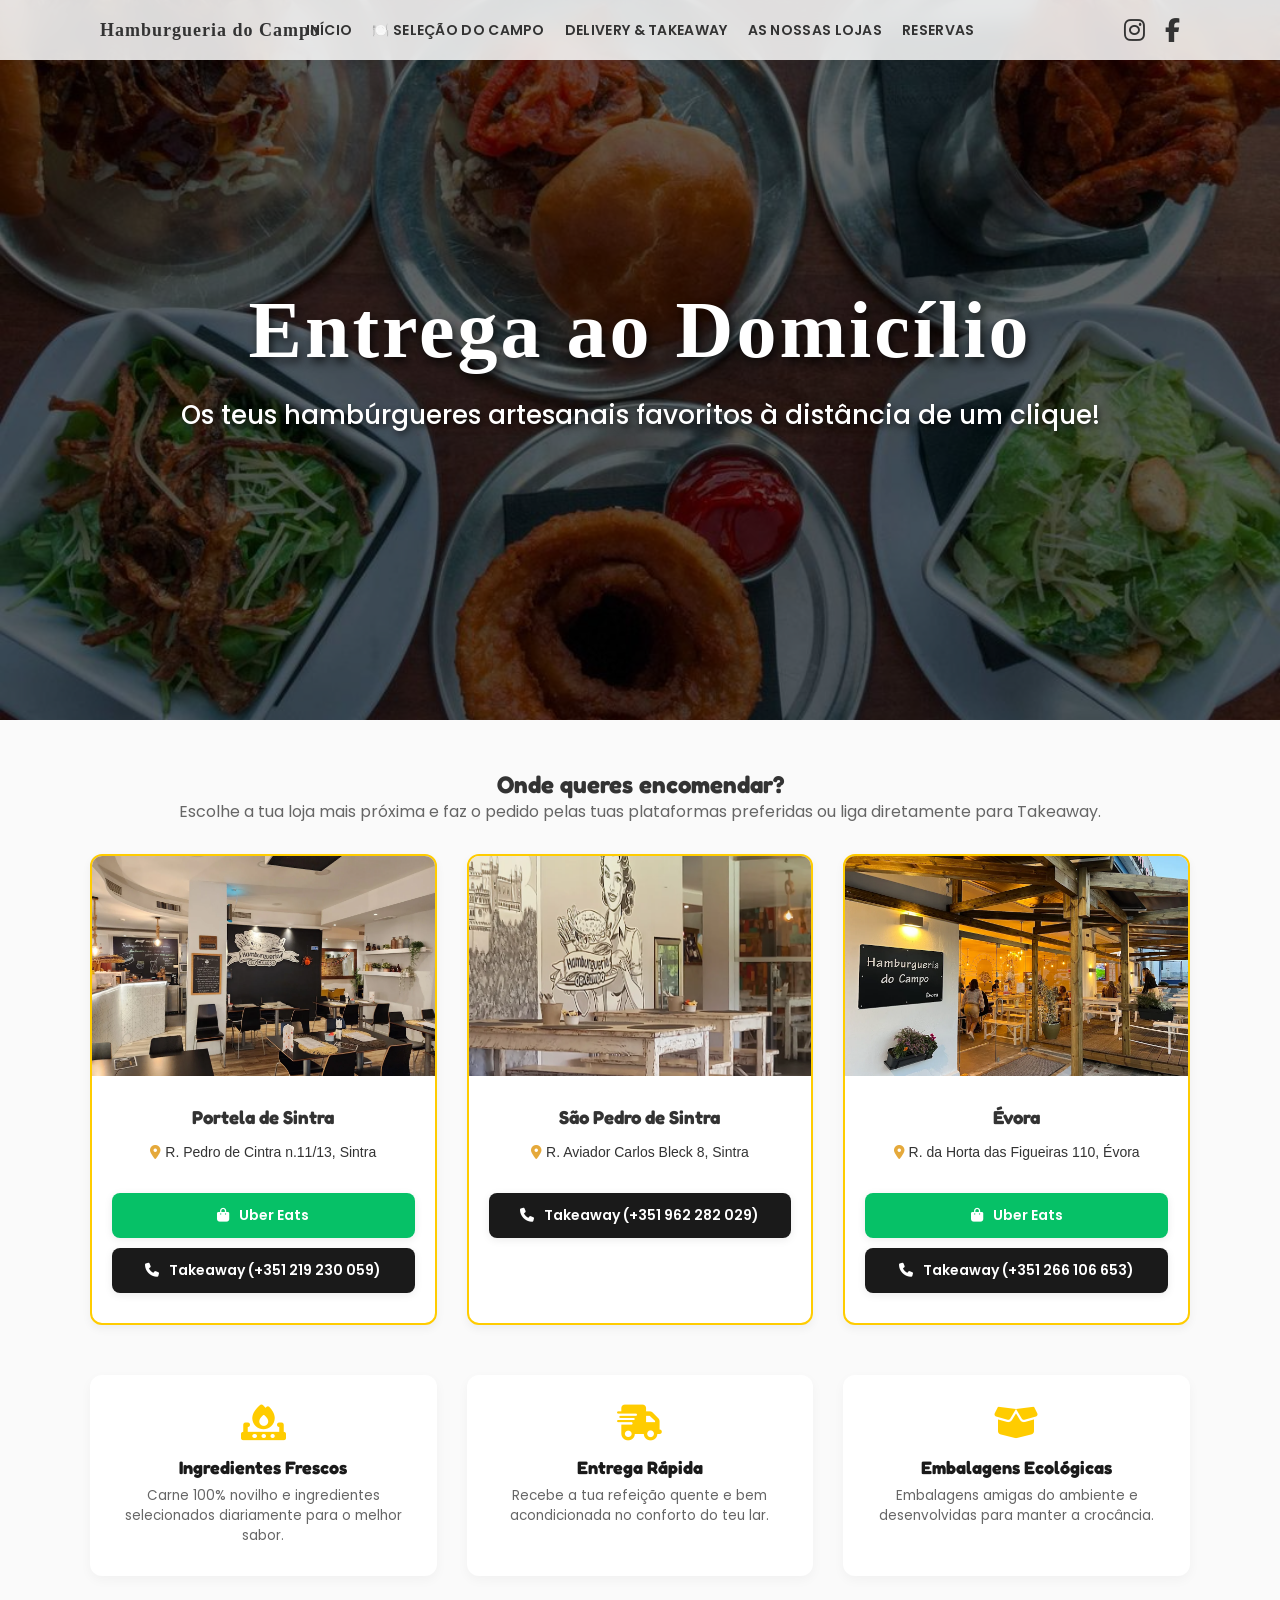
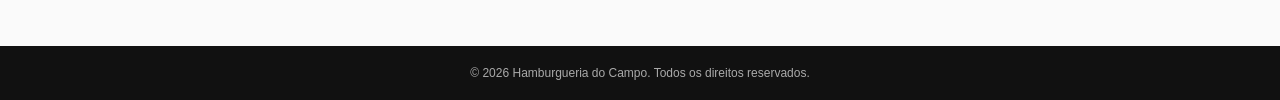
==== commit 70fd8693: "pequenos ajustes" ====
--- a/delivery.html
+++ b/delivery.html
@@ -32,9 +32,9 @@
         <nav>
             <ul class="nav-links">
                 <li><a href="index.html">Início</a></li>
-                <li><a href="index.html#menu">Menu</a></li>
+                <li><a href="index.html#menu">🍽️ Seleção do Campo</a></li>
                 <li><a href="delivery.html">Delivery & Takeaway</a></li>
-                <li><a href="lojas.html">Lojas</a></li>
+                <li><a href="lojas.html">As Nossas Lojas</a></li>
                 <li><a href="index.html#reservas">Reservas</a></li>
             </ul>
         </nav>
--- a/mobile.css
+++ b/mobile.css
@@ -156,6 +156,12 @@
     justify-content: center;
     gap: 8px;
     width: 100%;
+}
+
+.icone-menu {
+    color: transparent;
+    -webkit-text-stroke: 1.5px #333;
+    margin-right: 5px;
 }
 
 .nav-links a {
--- a/desktop.css
+++ b/desktop.css
@@ -61,22 +61,27 @@
     list-style: none;
     display: flex;
     align-items: center;
-    gap: 30px;
+    gap: 20px;
+    white-space: nowrap;
+}
+
+.icone-menu {
+    color: transparent;
+    -webkit-text-stroke: 1.5px #333;
+    margin-right: 5px;
 }
 
 /* 1. Prepara o link para receber a animação */
 .nav-links a {
     font-family: 'Poppins', sans-serif;
-    font-weight: 500;
-    /* Define a grossura da letra */
-    letter-spacing: 0.5px;
-    /* Dá um ligeiro respiro entre as letras */
+    font-weight: 600;
+    letter-spacing: 0.3px;
     color: #333;
     text-decoration: none;
-    font-size: 16px;
+    font-size: 14px;
     text-transform: uppercase;
     position: relative;
-    /* Essencial para a linha saber onde se posicionar */
+    white-space: nowrap;
     transition: color 0.3s;
 }
 
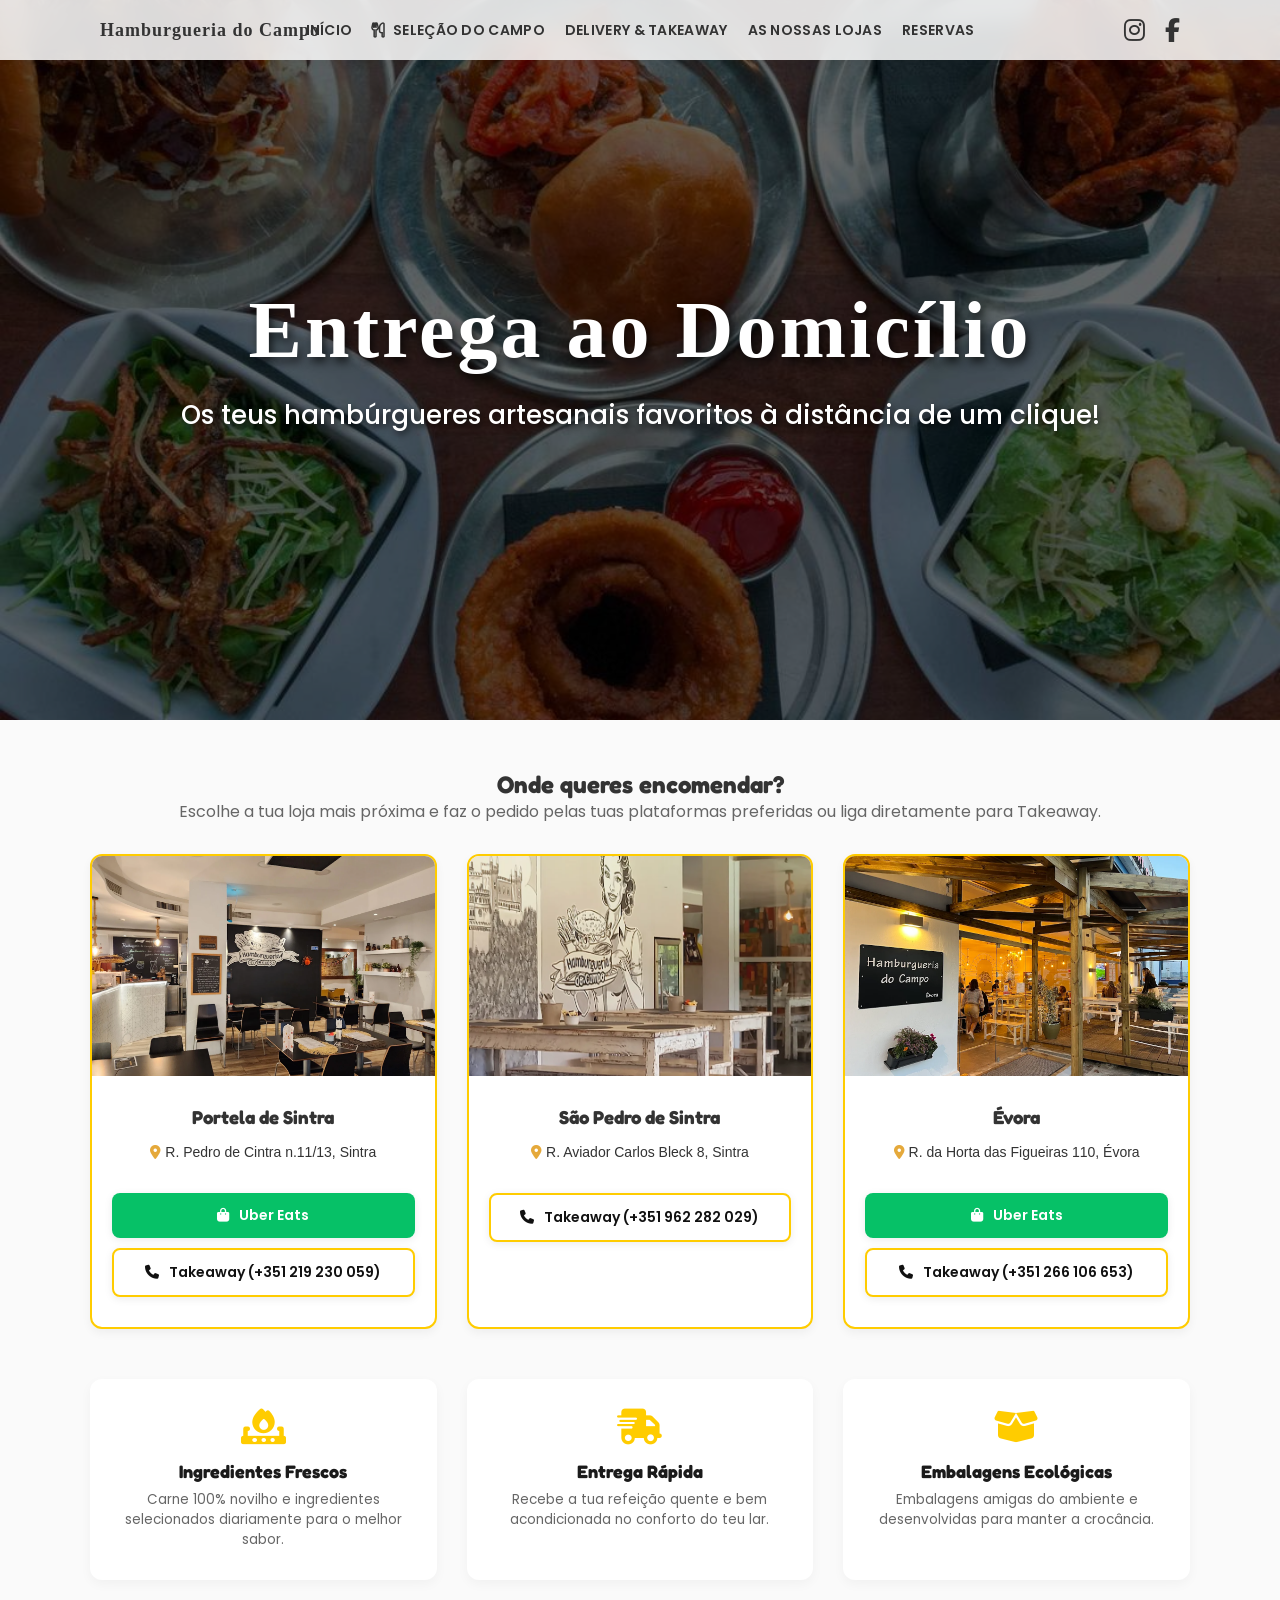
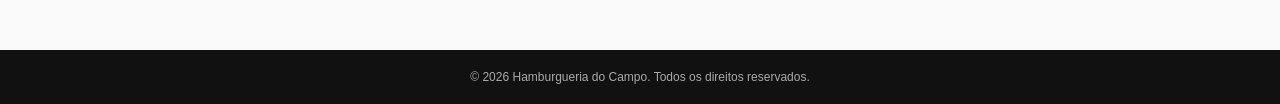
==== commit 1811aeb0: "adição do menu e estilos" ====
--- a/delivery.html
+++ b/delivery.html
@@ -32,7 +32,7 @@
         <nav>
             <ul class="nav-links">
                 <li><a href="index.html">Início</a></li>
-                <li><a href="index.html#menu">🍽️ Seleção do Campo</a></li>
+                <li><a href="menu.html"><i class="fa-solid fa-utensils icone-menu"></i> Seleção do Campo</a></li>
                 <li><a href="delivery.html">Delivery & Takeaway</a></li>
                 <li><a href="lojas.html">As Nossas Lojas</a></li>
                 <li><a href="index.html#reservas">Reservas</a></li>
--- a/mobile.css
+++ b/mobile.css
@@ -280,29 +280,32 @@
     text-shadow: 1px 2px 6px rgba(0, 0, 0, 0.7);
 }
 
-.btn-primary {
+.btn-primary,
+.btn-secondary {
     display: inline-block;
-    padding: 13px 26px;
+    padding: 10px 25px;
     background-color: #ffffff;
-    color: #111;
+    color: #1A1A1A;
     text-decoration: none;
     font-family: 'Poppins', sans-serif;
-    font-weight: 700;
+    font-weight: 600;
     font-size: 14px;
     border-radius: 30px;
-    border: 2px solid #ffcc00;
-    box-shadow: 0 4px 15px rgba(255, 204, 0, 0.25);
-    transition: all 0.25s ease;
+    border: 2px solid #1A1A1A;
+    transition: all 0.3s ease;
     cursor: pointer;
+    box-shadow: none;
 }
 
 .btn-primary:active,
-.btn-primary:hover {
-    background-color: #ffcc00;
-    color: #111;
-    border: 2px solid #ffcc00;
+.btn-primary:hover,
+.btn-secondary:active,
+.btn-secondary:hover {
+    background-color: #1A1A1A;
+    color: #FFCC00;
+    border-color: #1A1A1A;
     transform: translateY(-2px);
-    box-shadow: 0 6px 20px rgba(255, 204, 0, 0.4);
+    box-shadow: none;
 }
 
 /* --- SECÇÃO DE CATEGORIAS DO MENU --- */
@@ -591,6 +594,141 @@
     font-family: 'Fredoka One', cursive;
 }
 
+/* --- SECÇÃO DO MENU (SELEÇÃO DO CAMPO) --- */
+
+.menu-section {
+    padding: 80px 20px;
+    max-width: 1200px;
+    margin: 0 auto;
+    text-align: center;
+}
+
+.section-titulo {
+    font-family: 'Chewy', cursive;
+    font-size: 48px;
+    color: #1A1A1A;
+    margin-bottom: 40px;
+}
+
+/* --- FILTROS --- */
+.filtros-menu {
+    display: flex;
+    justify-content: center;
+    flex-wrap: wrap;
+    /* Permite que os botões passem para a linha de baixo se não couberem */
+    gap: 15px;
+    margin-bottom: 50px;
+}
+
+.btn-filtro {
+    background-color: transparent;
+    border: 2px solid #1A1A1A;
+    color: #1A1A1A;
+    padding: 10px 25px;
+    border-radius: 30px;
+    /* Dá aquele formato de "pílula" clássico */
+    font-family: 'Poppins', sans-serif;
+    font-weight: 600;
+    cursor: pointer;
+    transition: all 0.3s ease;
+}
+
+.btn-filtro:hover,
+.btn-filtro.ativo {
+    background-color: #1A1A1A;
+    color: #FFCC00;
+    /* Amarelo da marca para destacar o botão ativo */
+}
+
+/* --- GRELHA DE CARTÕES --- */
+.grelha-menu {
+    display: grid;
+    /* Cria as colunas automaticamente. Os cartões nunca ficam com menos de 280px de largura */
+    grid-template-columns: repeat(auto-fill, minmax(280px, 1fr));
+    gap: 30px;
+}
+
+.cartao-produto {
+    background-color: #fff;
+    border-radius: 12px;
+    overflow: hidden;
+    box-shadow: 0 4px 15px rgba(0, 0, 0, 0.05);
+    transition: transform 0.3s ease;
+    display: flex;
+    flex-direction: column;
+}
+
+.cartao-produto:hover {
+    transform: translateY(-5px);
+    /* Dá um pequeno salto ao passar o rato */
+}
+
+.produto-img {
+    width: 100%;
+    height: 250px;
+    object-fit: cover;
+}
+
+.produto-info {
+    padding: 20px;
+    display: flex;
+    flex-direction: column;
+    text-align: left;
+    flex-grow: 1;
+    /* Garante que os cartões têm todos a mesma altura independentemente do texto */
+}
+
+.produto-info h3 {
+    font-family: 'Poppins', sans-serif;
+    font-size: 22px;
+    color: #1A1A1A;
+    margin-bottom: 10px;
+}
+
+.produto-info p {
+    color: #555;
+    font-size: 14px;
+    line-height: 1.5;
+    margin-bottom: 20px;
+    flex-grow: 1;
+    /* Empurra o preço para o fundo */
+}
+
+.preco {
+    font-size: 22px;
+    font-weight: bold;
+    color: #B93425;
+    /* Aquele Vermelho Rústico / Ketchup que definimos no início */
+}
+
+/* Classe invisível que o JavaScript vai usar para filtrar */
+.esconder-produto {
+    display: none !important;
+}
+
+.produto-info {
+    position: relative;
+    /* Necessário para a etiqueta ficar colada no topo */
+    /* ... o resto do teu código da .produto-info mantém-se ... */
+}
+
+.tag-popular {
+    position: absolute;
+    top: -15px;
+    /* Sobe a etiqueta para o limite da imagem */
+    right: 20px;
+    background-color: #E5A93B;
+    /* Amarelo Mostarda */
+    color: #111;
+    font-family: 'Poppins', sans-serif;
+    font-size: 12px;
+    font-weight: 600;
+    text-transform: uppercase;
+    padding: 5px 12px;
+    border-radius: 20px;
+    box-shadow: 0 4px 6px rgba(0, 0, 0, 0.1);
+}
+
 /* --- FOOTER --- */
 footer {
     background-color: #111;
--- a/desktop.css
+++ b/desktop.css
@@ -246,29 +246,32 @@
     text-shadow: 2px 3px 6px rgba(0, 0, 0, 0.7);
 }
 
-/* Estilos universais do botão principal (.btn-primary) */
-.btn-primary {
+/* Estilos universais do botão principal (.btn-primary) idênticos ao .btn-filtro */
+.btn-primary,
+.btn-secondary {
     display: inline-block;
-    padding: 14px 28px;
+    padding: 10px 25px;
     background-color: #ffffff;
-    color: #111;
+    color: #1A1A1A;
     text-decoration: none;
-    font-size: 16px;
-    font-weight: 700;
+    font-family: 'Poppins', sans-serif;
+    font-size: 15px;
+    font-weight: 600;
     border-radius: 30px;
-    border: 2px solid #ffcc00;
-    box-shadow: 0 4px 15px rgba(255, 204, 0, 0.25);
-    transition: all 0.25s ease;
+    border: 2px solid #1A1A1A;
+    transition: all 0.3s ease;
     cursor: pointer;
+    box-shadow: none;
 }
 
 .btn-primary:hover,
-.btn-primary:active {
-    background-color: #ffcc00;
-    color: #111;
-    border: 2px solid #ffcc00;
+.btn-primary:active,
+.btn-secondary:hover {
+    background-color: #1A1A1A;
+    color: #FFCC00;
+    border-color: #1A1A1A;
     transform: translateY(-2px);
-    box-shadow: 0 6px 20px rgba(255, 204, 0, 0.4);
+    box-shadow: none;
 }
 
 /* Categorias de Menu em Grelha Horizontal */
@@ -518,6 +521,141 @@
     box-shadow: 0 6px 20px rgba(255, 204, 0, 0.4);
 }
 
+/* --- SECÇÃO DO MENU (SELEÇÃO DO CAMPO) --- */
+
+.menu-section {
+    padding: 80px 20px;
+    max-width: 1200px;
+    margin: 0 auto;
+    text-align: center;
+}
+
+.section-titulo {
+    font-family: 'Chewy', cursive;
+    font-size: 48px;
+    color: #1A1A1A;
+    margin-bottom: 40px;
+}
+
+/* --- FILTROS --- */
+.filtros-menu {
+    display: flex;
+    justify-content: center;
+    flex-wrap: wrap;
+    /* Permite que os botões passem para a linha de baixo se não couberem */
+    gap: 15px;
+    margin-bottom: 50px;
+}
+
+.btn-filtro {
+    background-color: transparent;
+    border: 2px solid #1A1A1A;
+    color: #1A1A1A;
+    padding: 10px 25px;
+    border-radius: 30px;
+    /* Dá aquele formato de "pílula" clássico */
+    font-family: 'Poppins', sans-serif;
+    font-weight: 600;
+    cursor: pointer;
+    transition: all 0.3s ease;
+}
+
+.btn-filtro:hover,
+.btn-filtro.ativo {
+    background-color: #1A1A1A;
+    color: #FFCC00;
+    /* Amarelo da marca para destacar o botão ativo */
+}
+
+/* --- GRELHA DE CARTÕES --- */
+.grelha-menu {
+    display: grid;
+    /* Cria as colunas automaticamente. Os cartões nunca ficam com menos de 280px de largura */
+    grid-template-columns: repeat(auto-fill, minmax(280px, 1fr));
+    gap: 30px;
+}
+
+.cartao-produto {
+    background-color: #fff;
+    border-radius: 12px;
+    overflow: hidden;
+    box-shadow: 0 4px 15px rgba(0, 0, 0, 0.05);
+    transition: transform 0.3s ease;
+    display: flex;
+    flex-direction: column;
+}
+
+.cartao-produto:hover {
+    transform: translateY(-5px);
+    /* Dá um pequeno salto ao passar o rato */
+}
+
+.produto-img {
+    width: 100%;
+    height: 250px;
+    object-fit: cover;
+}
+
+.produto-info {
+    padding: 20px;
+    display: flex;
+    flex-direction: column;
+    text-align: left;
+    flex-grow: 1;
+    /* Garante que os cartões têm todos a mesma altura independentemente do texto */
+}
+
+.produto-info h3 {
+    font-family: 'Poppins', sans-serif;
+    font-size: 22px;
+    color: #1A1A1A;
+    margin-bottom: 10px;
+}
+
+.produto-info p {
+    color: #555;
+    font-size: 14px;
+    line-height: 1.5;
+    margin-bottom: 20px;
+    flex-grow: 1;
+    /* Empurra o preço para o fundo */
+}
+
+.preco {
+    font-size: 22px;
+    font-weight: bold;
+    color: #B93425;
+    /* Aquele Vermelho Rústico / Ketchup que definimos no início */
+}
+
+/* Classe invisível que o JavaScript vai usar para filtrar */
+.esconder-produto {
+    display: none !important;
+}
+
+.produto-info {
+    position: relative;
+    /* Necessário para a etiqueta ficar colada no topo */
+    /* ... o resto do teu código da .produto-info mantém-se ... */
+}
+
+.tag-popular {
+    position: absolute;
+    top: -15px;
+    /* Sobe a etiqueta para o limite da imagem */
+    right: 20px;
+    background-color: #E5A93B;
+    /* Amarelo Mostarda */
+    color: #111;
+    font-family: 'Poppins', sans-serif;
+    font-size: 12px;
+    font-weight: 600;
+    text-transform: uppercase;
+    padding: 5px 12px;
+    border-radius: 20px;
+    box-shadow: 0 4px 6px rgba(0, 0, 0, 0.1);
+}
+
 footer {
     background-color: #111;
     color: #aaa;
@@ -595,13 +733,15 @@
 }
 
 .btn-takeaway {
-    background-color: #1a1a1a;
-    color: #ffffff;
+    background-color: #ffffff;
+    color: #111111;
+    border: 2px solid #ffcc00;
 }
 
 .btn-takeaway:hover {
-    background-color: #333333;
-    color: #ffffff;
+    background-color: #ffcc00;
+    color: #111111;
+    border: 2px solid #ffcc00;
     transform: translateY(-2px);
 }
 
